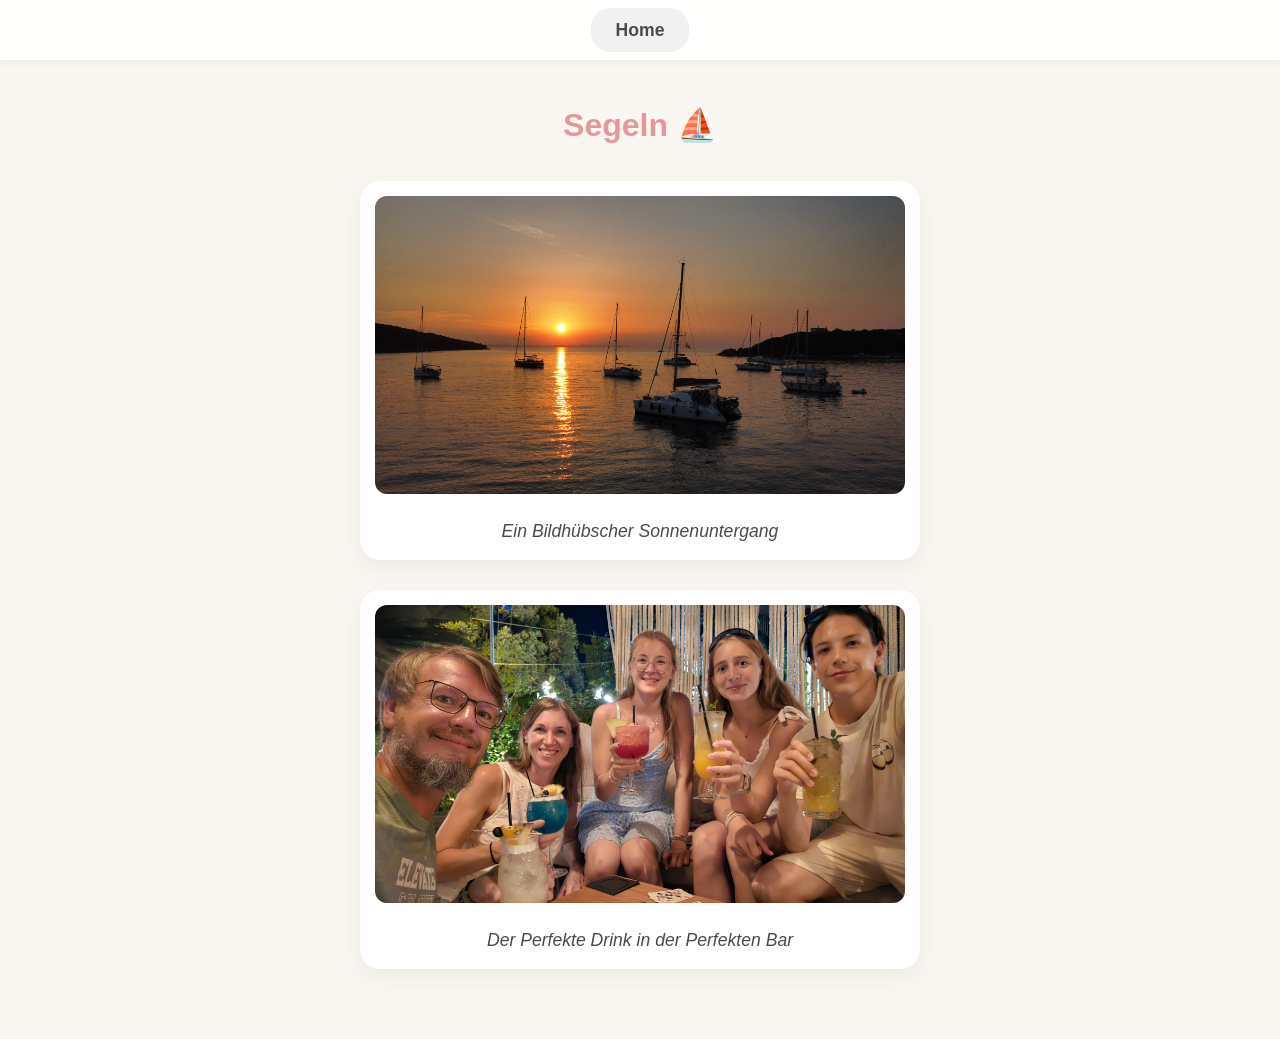
==== unterseiten/segeln.html @ f982ddf9 "first commit" ====
<!DOCTYPE html>
<html lang="de">
<head>
    <meta charset="UTF-8">
    <meta name="viewport" content="width=device-width, initial-scale=1.0">
    <title>Segeln - Mama's Album</title>
    <link rel="stylesheet" href="../style.css"> <!-- Lädt wieder das gemeinsame Design -->
</head>
<body>

    <!-- KOPFLEISTE -->
    <nav class="navbar">
        <a href="../index.html" class="home-btn">Home</a>
    </nav>

    <!-- FOTOALBUM -->
    <main class="album-page">
        <h2>Segeln ⛵</h2>
        
        <div class="foto-karte">
            <img src="../pictures/segeln-Sonnenuntergang.jpg" alt="Segeln Sonnenuntergang">
            <p>Ein Bildhübscher Sonnenuntergang</p>
        </div>
        
        <div class="foto-karte">
            <!-- Tausche dies später gegen ein eigenes Bild -->
            <img src="../pictures/Segeln-Bar.jpg" alt="Segeln Bar">
            <p>Der Perfekte Drink in der Perfekten Bar</p>
        </div>

        <!-- Du kannst beliebig viele <div class="foto-karte">...</div> hinzufügen! -->
    </main>

</body>
</html>
---- style.css ----
/* ========================================= */
/* GRUND-DESIGN FÜR ALLE SEITEN              */
/* ========================================= */
:root {
    --bg-color: #faf7f2;
    --accent-color: #e5989b;
    --text-color: #4a4a4a;
}

* { margin: 0; padding: 0; box-sizing: border-box; }

body {
    font-family: 'Segoe UI', Tahoma, Geneva, Verdana, sans-serif;
    background-color: var(--bg-color);
    color: var(--text-color);
    line-height: 1.6;
    overflow-x: hidden;
}

/* Kopfleiste */
.navbar {
    position: fixed; top: 0; left: 0; width: 100%; height: 60px;
    background-color: rgba(255, 255, 255, 0.9);
    display: flex; justify-content: center; align-items: center;
    z-index: 1000; box-shadow: 0 2px 10px rgba(0,0,0,0.05);
}

.home-btn {
    background-color: #f1f1f1; color: var(--text-color); text-decoration: none;
    padding: 8px 25px; border-radius: 20px; font-size: 1.1rem; font-weight: bold; 
    transition: 0.3s;
}
.home-btn:hover { background-color: var(--accent-color); color: white; }

/* Start-Vorhang (nur für die Startseite) */
#start-vorhang {
    position: fixed; top: 0; left: 0; width: 100vw; height: 100vh;
    background-color: var(--bg-color);
    display: flex; flex-direction: column; justify-content: center; align-items: center;
    text-align: center; z-index: 999; transition: transform 1s ease-in-out; padding: 20px;
}
#start-vorhang h1 { color: var(--accent-color); font-size: 2.5rem; margin-bottom: 20px; }

.scroll-hint { margin-top: 40px; opacity: 0.6; animation: bounce 2s infinite; font-size: 1.2rem;}
@keyframes bounce {
    0%, 20%, 50%, 80%, 100% { transform: translateY(0); }
    40% { transform: translateY(-10px); }
    60% { transform: translateY(-5px); }
}

/* Hauptmenü & Buttons (Jetzt als Links optimiert) */
#hauptmenue { padding: 100px 20px 40px; text-align: center; display: none; }

.grid-container {
    display: grid; grid-template-columns: 1fr; gap: 20px;
    margin-top: 30px; max-width: 800px; margin: 30px auto 0;
}
@media (min-width: 768px) { .grid-container { grid-template-columns: 1fr 1fr; } }

/* Das ist die korrigierte Klasse für die Kacheln (Links) */
.hobby-btn {
    background-color: white; 
    padding: 30px 20px; 
    border-radius: 20px; 
    box-shadow: 0 8px 25px rgba(0,0,0,0.06); 
    display: block; /* Sehr wichtig für Links, damit sie sich wie Boxen verhalten */
    transition: 0.3s; 
    width: 100%; 
    text-align: center; 
    
    /* Die folgenden Eigenschaften überschreiben das Standard-Aussehen von Links (<a>) */
    text-decoration: none; 
    color: var(--text-color); /* Stellt sicher, dass der Text dunkelgrau bleibt, nicht blau */
    cursor: pointer; /* Zeigt die kleine Hand (Mauszeiger) an, wenn man drüber fährt */
}

.hobby-btn:hover { 
    transform: translateY(-8px); 
    box-shadow: 0 15px 30px rgba(0,0,0,0.1); 
}

/* Grund-Regel: Zentriert alles und macht Emojis weiterhin groß */
.hobby-icon { 
    display: block; 
    margin: 0 auto 15px auto; 
    text-align: center;
    font-size: 3.5rem; 
}

/* Spezial-Regel: Greift NUR, wenn du ein echtes Bild (img) nutzt */
img.hobby-icon { 
    width: 70px; 
    height: auto; /* Verhindert, dass Bilder verzerrt werden */
}
.hobby-btn h3 { color: var(--accent-color); font-size: 1.5rem; margin: 0; }

/* Fotoalben (Unterseiten) */
.album-page { padding: 100px 20px 40px; text-align: center; max-width: 600px; margin: 0 auto; }
.album-page h2 { color: var(--accent-color); font-size: 2rem; margin-bottom: 30px; }

.foto-karte {
    background: white; border-radius: 20px; padding: 15px;
    box-shadow: 0 8px 25px rgba(0,0,0,0.06); margin-bottom: 30px;
}
.foto-karte img { width: 100%; border-radius: 12px; margin-bottom: 15px; }
.foto-karte p { font-size: 1.1rem; font-style: italic; }

/* ========================================= */
/* FOTOGALERIE & FUSSZEILE (Wieder da!)      */
/* ========================================= */
.gallery {
    display: flex; 
    flex-direction: column; 
    gap: 30px; 
    margin: 40px auto; 
    max-width: 800px;
}

@media (min-width: 768px) {
    .gallery { 
        flex-direction: row; 
        justify-content: center; 
    }
    .gallery .foto-karte { 
        width: 48%; 
        margin-bottom: 0; 
    }
}

footer { 
    text-align: center; 
    padding: 30px 20px; 
    color: #999; 
    margin-top: 40px; 
    border-top: 1px solid #eee;
}

/* ========================================= */
/* GUTSCHEIN-KARTE                           */
/* ========================================= */
.gutschein-bereich {
    margin: 80px auto 40px auto;
    max-width: 600px;
}

.voucher-card {
    background-color: var(--accent-color);
    color: white;
    padding: 40px 20px;
    border-radius: 20px;
    margin-top: 25px;
    box-shadow: 0 10px 25px rgba(229, 152, 155, 0.4);
    transition: transform 0.3s ease;
}

/* Ein kleiner Schwebe-Effekt, wenn man mit der Maus darüber fährt */
.voucher-card:hover {
    transform: scale(1.03); 
}

.voucher-card h3 {
    font-size: 1.5rem;
    margin-bottom: 10px;
}
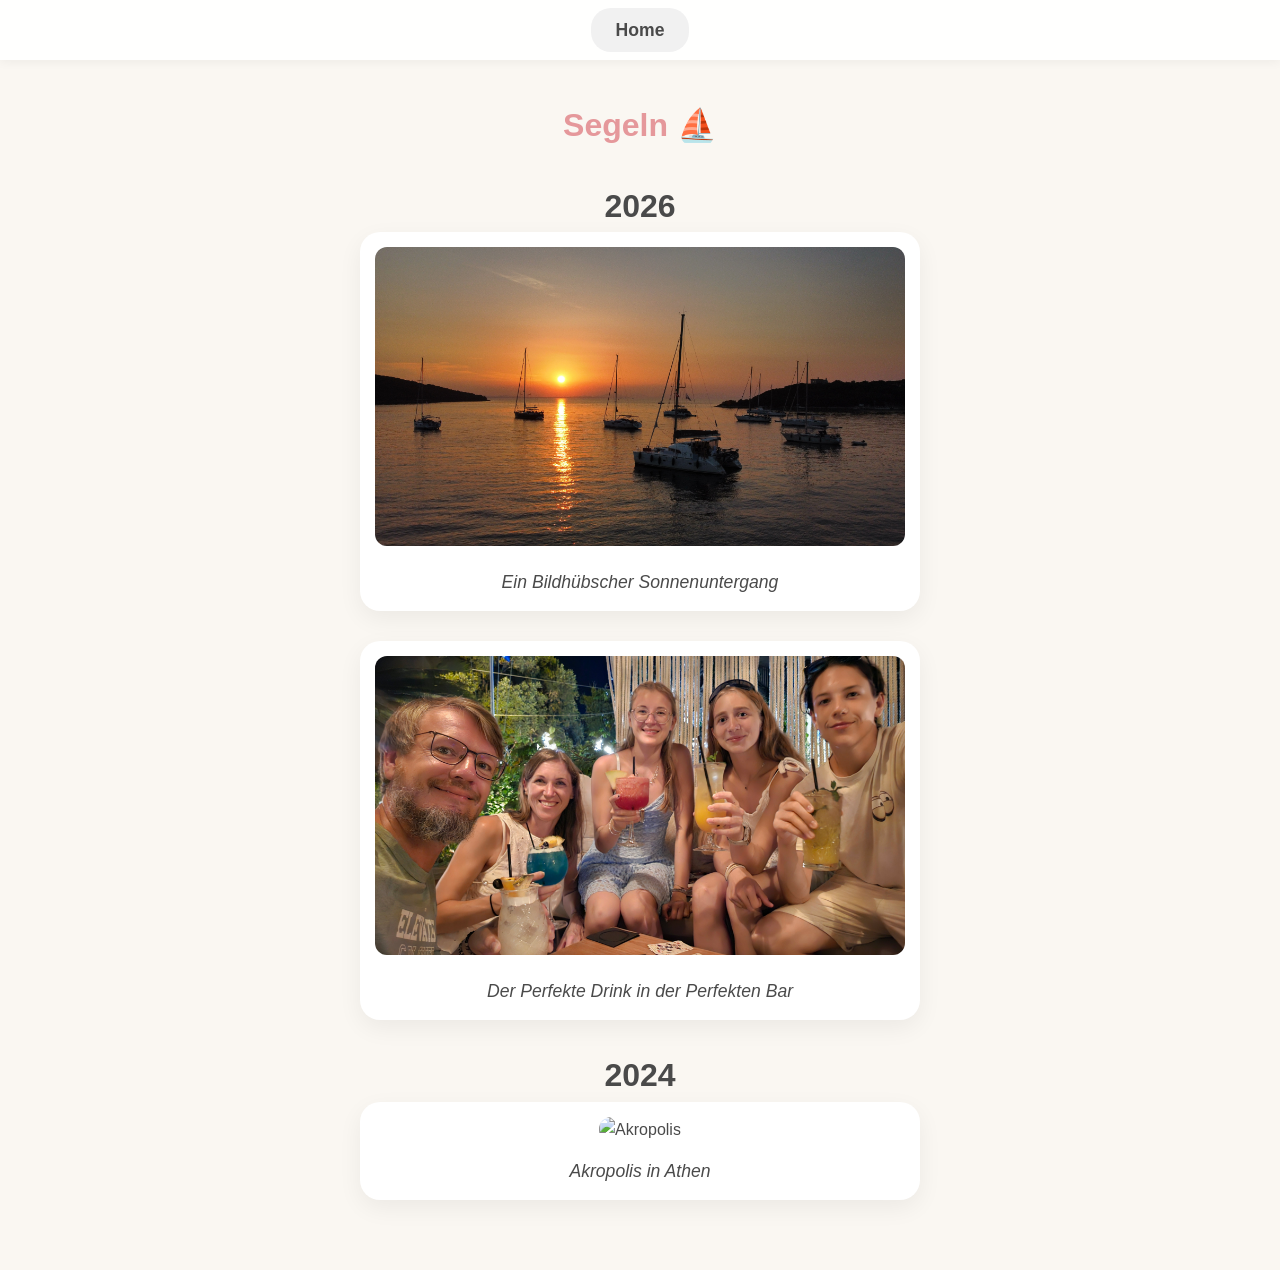
==== commit 23965b9c: "Update segeln.html with new photo entries Added new photo entries for 2024 and 2026, including an im" ====
--- a/unterseiten/segeln.html
+++ b/unterseiten/segeln.html
@@ -16,20 +16,24 @@
     <!-- FOTOALBUM -->
     <main class="album-page">
         <h2>Segeln ⛵</h2>
-        
+        <h1>2026</h1>
         <div class="foto-karte">
             <img src="../pictures/segeln-Sonnenuntergang.jpg" alt="Segeln Sonnenuntergang">
             <p>Ein Bildhübscher Sonnenuntergang</p>
         </div>
         
         <div class="foto-karte">
-            <!-- Tausche dies später gegen ein eigenes Bild -->
             <img src="../pictures/Segeln-Bar.jpg" alt="Segeln Bar">
             <p>Der Perfekte Drink in der Perfekten Bar</p>
         </div>
 
+        <h1>2024</h1>
+        <div class="foto-karte">
+            <img src="../pictures/Akropolis.jpg" alt="Akropolis">
+            <p>Akropolis in Athen</p>
+        </div>
         <!-- Du kannst beliebig viele <div class="foto-karte">...</div> hinzufügen! -->
     </main>
 
 </body>
-</html>+</html>
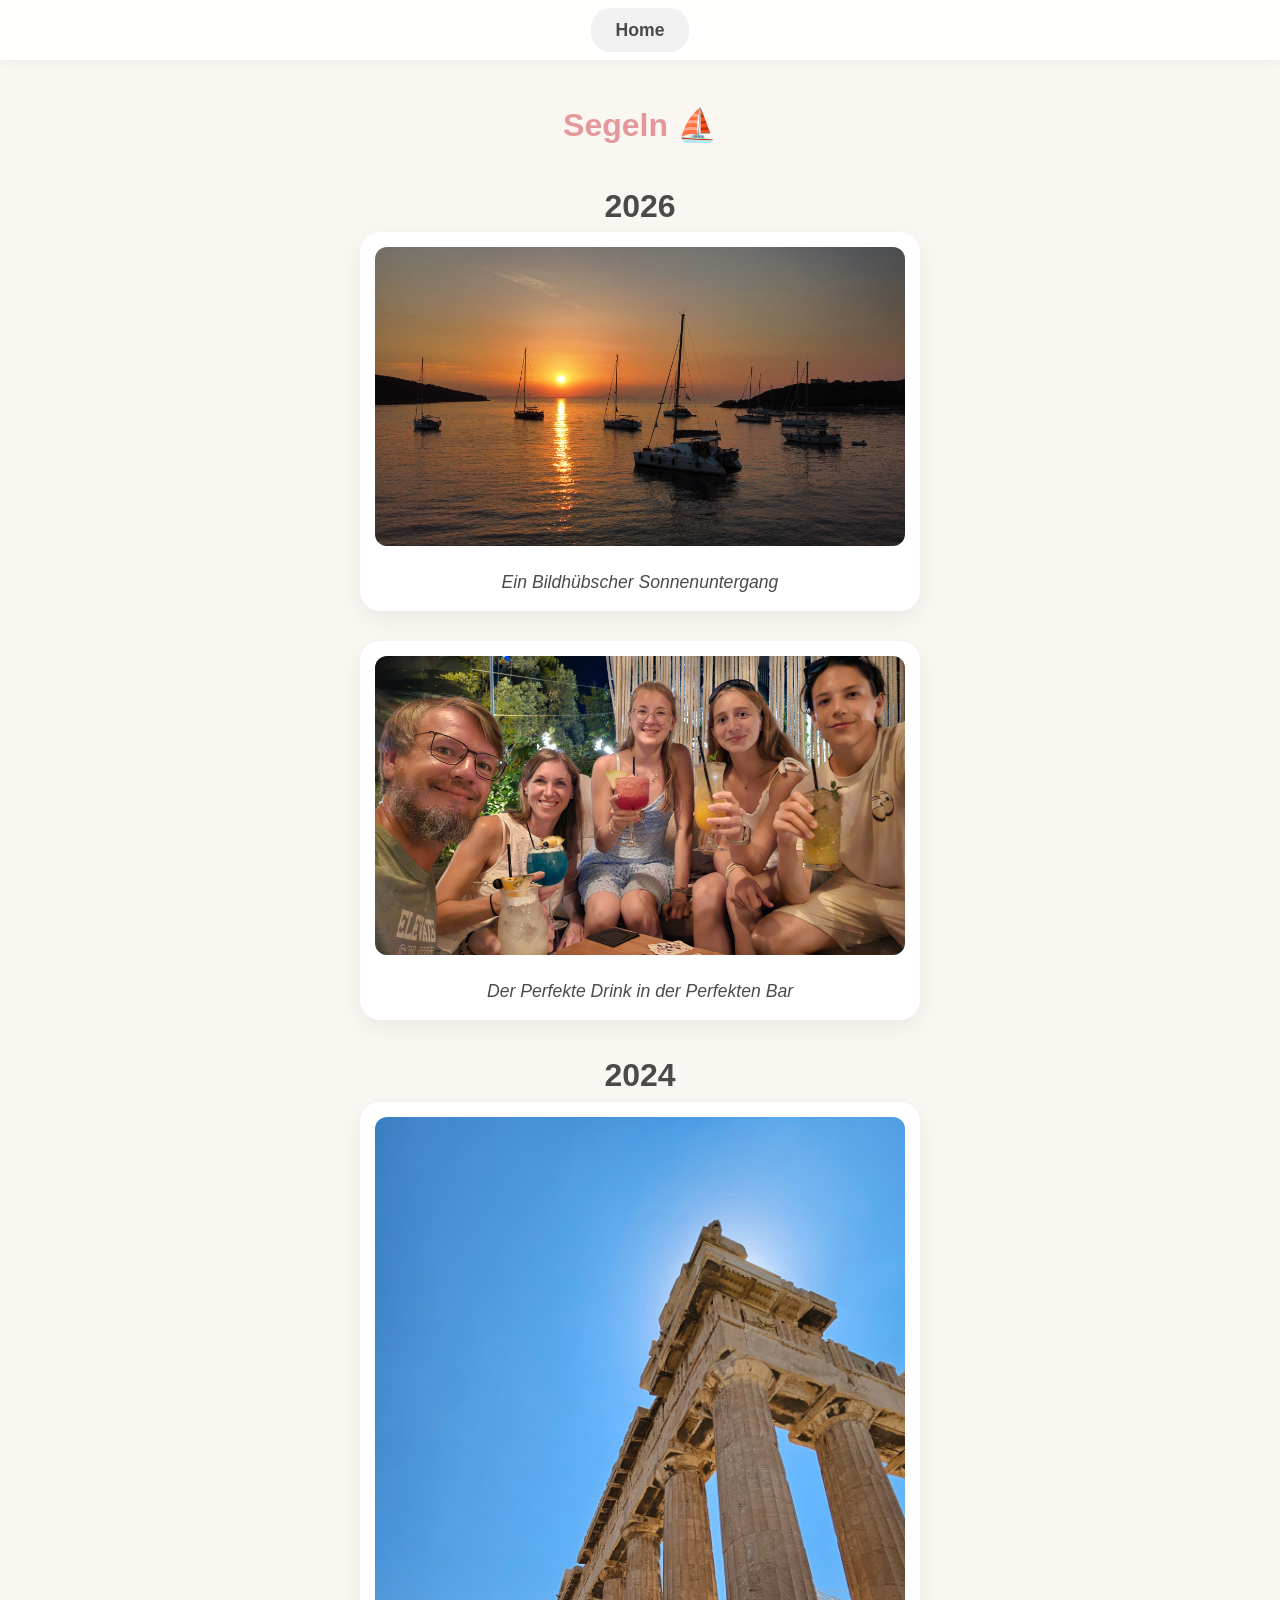
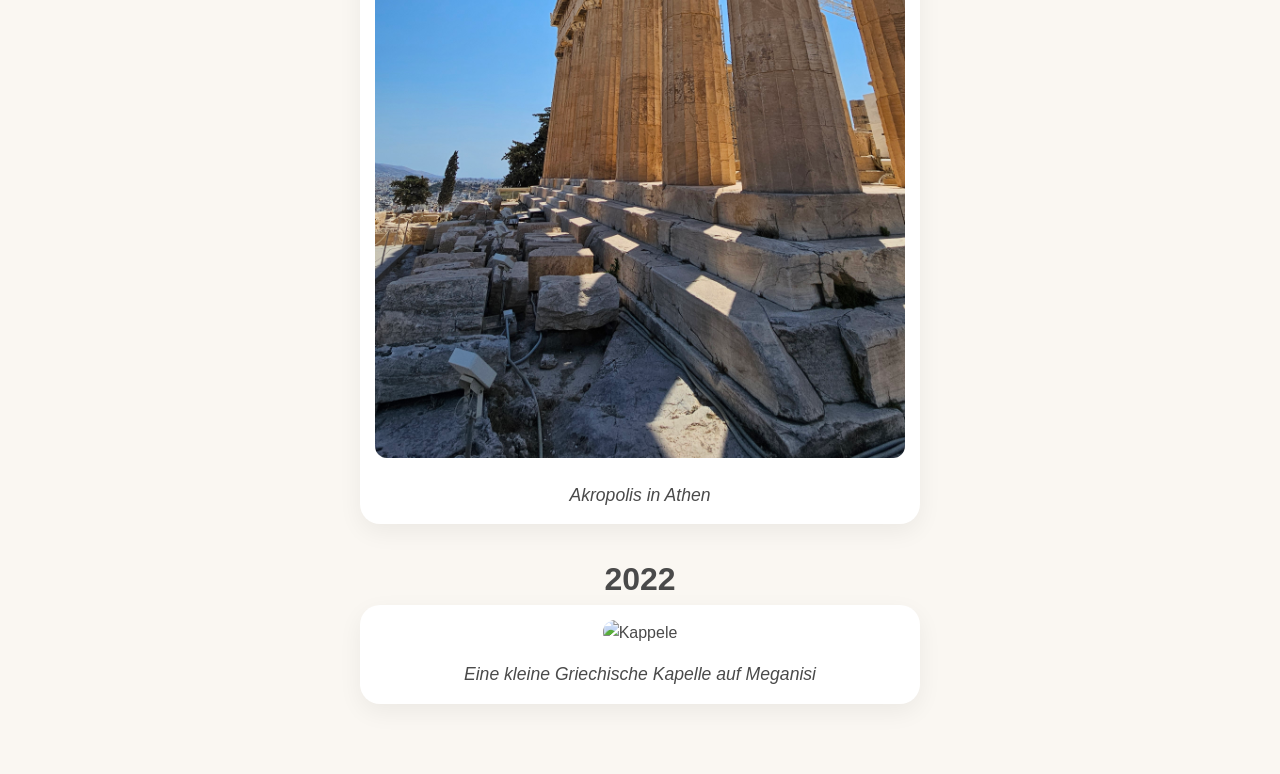
==== commit b49f25fd: "Add files via upload" ====
--- a/unterseiten/segeln.html
+++ b/unterseiten/segeln.html
@@ -32,8 +32,13 @@
             <img src="../pictures/Akropolis.jpg" alt="Akropolis">
             <p>Akropolis in Athen</p>
         </div>
-        <!-- Du kannst beliebig viele <div class="foto-karte">...</div> hinzufügen! -->
+        
+        <h1>2022</h1>
+        <div class="foto-karte">
+            <img src="../pictures/Kapelle.jpg" alt="Kappele">
+            <p>Eine kleine Griechische Kapelle auf Meganisi</p>
+        </div>
     </main>
 
 </body>
-</html>
+</html>
